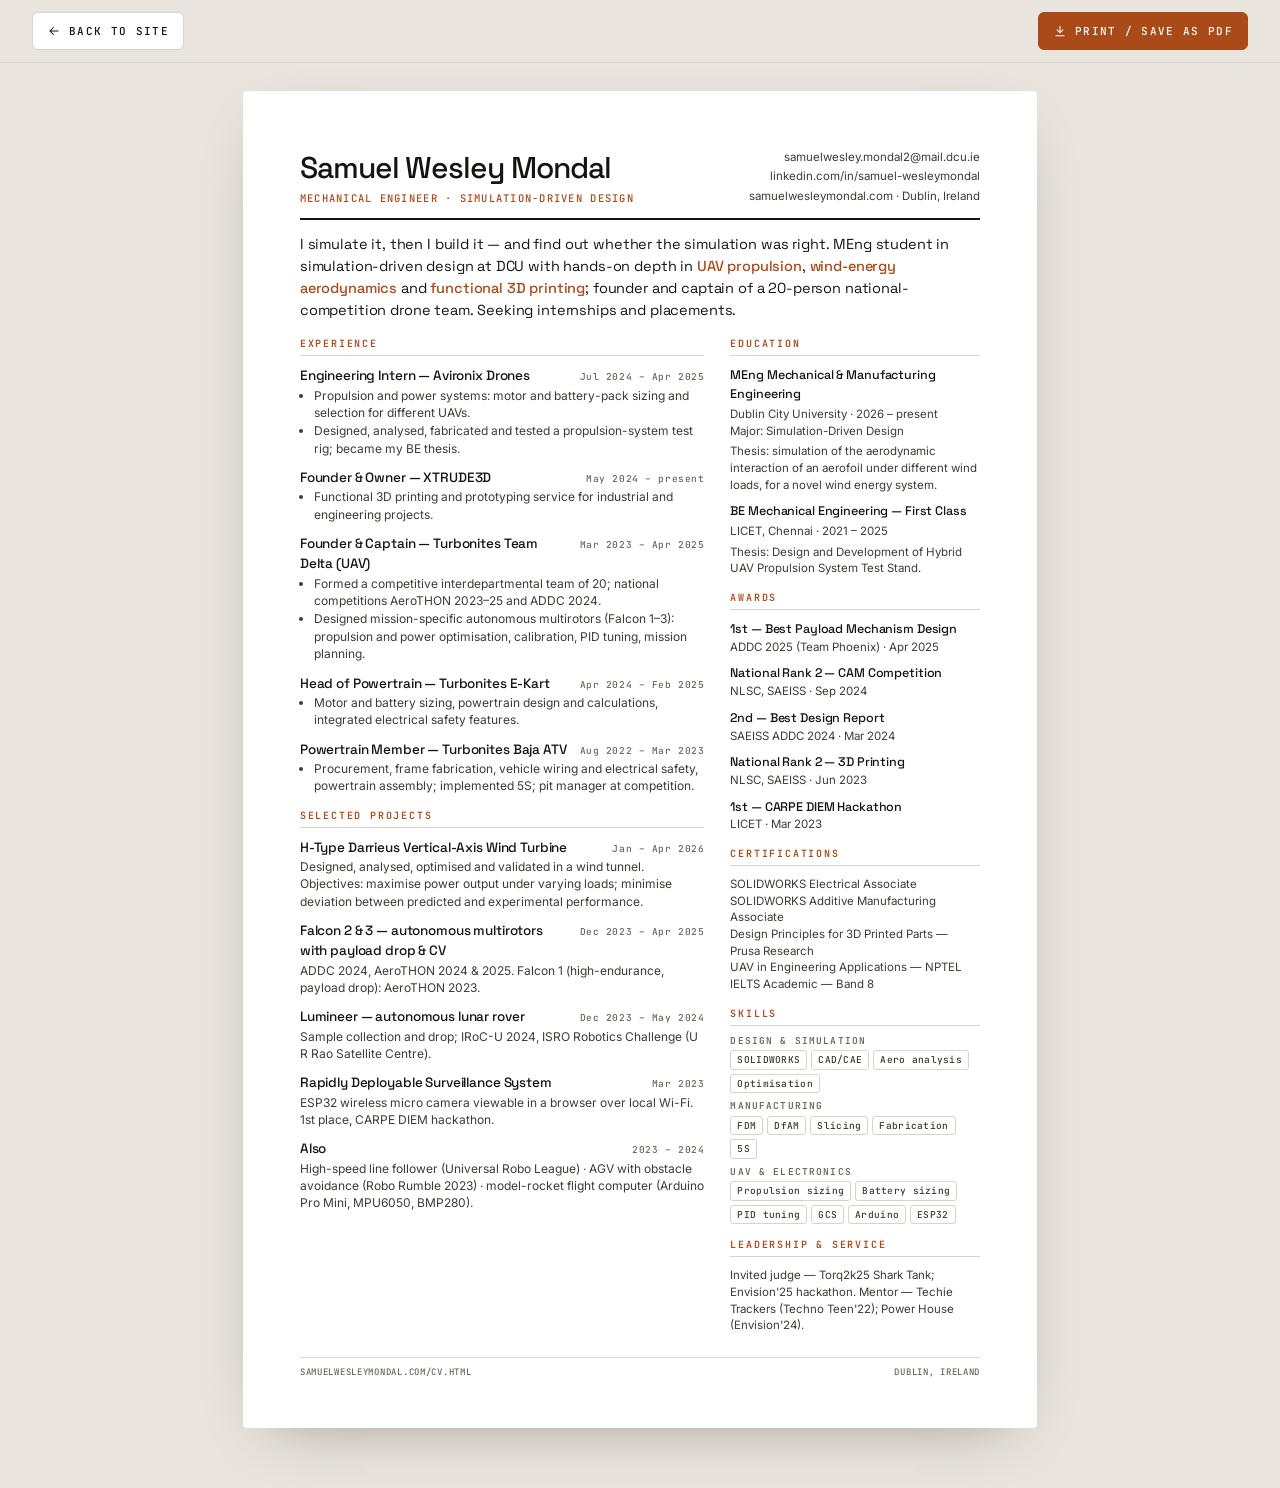
==== cv.html @ 769abbc5 "Rebuild site: case studies, live aerofoil simulation, web CV Replaces the placeholder page with the " ====
<!DOCTYPE html>
<html lang="en-IE">
<head>
<meta charset="utf-8">
<meta name="viewport" content="width=device-width, initial-scale=1">
<title>CV — Samuel Wesley Mondal, Mechanical Engineer</title>
<meta name="description" content="Web CV of Samuel Wesley Mondal — mechanical engineer, MEng Simulation-Driven Design at DCU. Print-ready.">
<link rel="canonical" href="https://samuelwesleymondal.com/cv.html">
<meta property="og:title" content="CV — Samuel Wesley Mondal">
<meta property="og:image" content="https://samuelwesleymondal.com/og.jpg">
<meta name="theme-color" content="#e9e5de">
<link rel="icon" href="favicon.svg" type="image/svg+xml">
<link rel="apple-touch-icon" href="apple-touch-icon.png">
<style>
@font-face{font-family:"Space Grotesk";src:url(assets/fonts/space-grotesk-latin.woff2) format("woff2");font-weight:400 700;font-display:swap;}
@font-face{font-family:"Inter";src:url(assets/fonts/inter-latin.woff2) format("woff2");font-weight:400 700;font-display:swap;}
@font-face{font-family:"JetBrains Mono";src:url(assets/fonts/jetbrains-mono-latin.woff2) format("woff2");font-weight:400 600;font-display:swap;}
:root{--ink:#161412;--ink-2:#3f3b36;--muted:#6c665e;--line:#d9d3c9;--accent:#a94a18;--paper:#fff;--desk:#e9e5de;
  --display:"Space Grotesk",system-ui,sans-serif;--text:"Inter",system-ui,-apple-system,"Segoe UI",sans-serif;--mono:"JetBrains Mono",ui-monospace,Consolas,monospace;color-scheme:light;}
*{box-sizing:border-box;}
body{margin:0;background:var(--desk);color:var(--ink);font:400 14px/1.5 var(--text);-webkit-font-smoothing:antialiased;}
a{color:inherit;}
h1,h2,h3{font-family:var(--display);font-weight:500;margin:0;letter-spacing:-.02em;}
p,ul{margin:0;}
.bar{position:sticky;top:0;z-index:5;display:flex;justify-content:space-between;align-items:center;gap:12px;padding:12px clamp(16px,4vw,32px);background:rgba(233,229,222,.88);-webkit-backdrop-filter:blur(10px);backdrop-filter:blur(10px);border-bottom:1px solid var(--line);}
.bar a,.bar button{display:inline-flex;align-items:center;gap:8px;font:500 11px/1 var(--mono);letter-spacing:.12em;text-transform:uppercase;text-decoration:none;padding:11px 14px;border:1px solid var(--line);border-radius:6px;background:var(--paper);color:var(--ink);cursor:pointer;}
.bar button{background:var(--accent);border-color:var(--accent);color:#fff;}
.bar svg{width:14px;height:14px;}
.sheet{width:min(210mm,100% - 24px);margin:28px auto 60px;background:var(--paper);padding:15mm 15mm 13mm;box-shadow:0 20px 60px -30px rgba(40,30,20,.45);border-radius:4px;}
.head{display:flex;justify-content:space-between;align-items:flex-end;gap:20px;padding-bottom:12px;border-bottom:2px solid var(--ink);}
.head h1{font-size:30px;letter-spacing:-.035em;line-height:1;}
.head .role{font:500 10.5px/1.5 var(--mono);letter-spacing:.12em;text-transform:uppercase;color:var(--accent);margin-top:8px;}
.contact{text-align:right;font-size:11.5px;line-height:1.7;color:var(--ink-2);}
.contact a{text-decoration:none;}
.summary{font:400 14.5px/1.5 var(--display);margin:14px 0 4px;letter-spacing:-.01em;}
.summary b{color:var(--accent);font-weight:500;}
.cols{display:grid;grid-template-columns:minmax(0,1.62fr) minmax(0,1fr);gap:26px;margin-top:14px;}
h2{font:600 10px/1 var(--mono);letter-spacing:.18em;text-transform:uppercase;color:var(--accent);padding-bottom:6px;border-bottom:1px solid var(--line);margin:16px 0 10px;}
.cols > div > h2:first-child{margin-top:4px;}
.item{margin-bottom:11px;break-inside:avoid;}
.item-h{display:flex;justify-content:space-between;align-items:baseline;gap:10px;}
.item h3{font-size:13.5px;letter-spacing:-.01em;}
.when{font:500 9.5px/1 var(--mono);letter-spacing:.06em;color:var(--muted);white-space:nowrap;}
.org{font-size:11.5px;color:var(--ink-2);margin:2px 0 4px;}
.item ul{padding-left:14px;}
.item li{font-size:12px;line-height:1.45;color:var(--ink-2);margin-bottom:1px;}
.item p{font-size:12px;line-height:1.45;color:var(--ink-2);}
.side .item{margin-bottom:9px;}
.side h3{font-size:12.5px;}
.side p{font-size:11.5px;line-height:1.45;color:var(--ink-2);}
.tags{display:flex;flex-wrap:wrap;gap:4px;list-style:none;padding:0;}
.tags li{font:500 9.5px/1 var(--mono);letter-spacing:.03em;border:1px solid var(--line);border-radius:3px;padding:4px 6px;color:var(--ink-2);}
.sk h3{font:600 9.5px/1 var(--mono);letter-spacing:.12em;text-transform:uppercase;color:var(--muted);margin:8px 0 5px;}
.foot{margin-top:14px;padding-top:8px;border-top:1px solid var(--line);display:flex;justify-content:space-between;font:500 9px/1.4 var(--mono);letter-spacing:.08em;text-transform:uppercase;color:var(--muted);}
@media (max-width:720px){.sheet{padding:22px 18px;}.cols{grid-template-columns:1fr;}.head{flex-direction:column;align-items:flex-start;}.contact{text-align:left;}}
@page{size:A4;margin:11mm 12mm;}
@media print{
  body{background:#fff;font-size:12px;}
  .bar{display:none;}
  .sheet{width:auto;margin:0;padding:0;box-shadow:none;border-radius:0;}
  a{text-decoration:none;}
  h2{break-after:avoid;}
}
</style>
</head>
<body>
<div class="bar">
  <a href="./"><svg viewBox="0 0 24 24" fill="none" stroke="currentColor" stroke-width="1.8" stroke-linecap="round" stroke-linejoin="round" aria-hidden="true"><path d="M19 12H5M11 6l-6 6 6 6"/></svg>Back to site</a>
  <button type="button" onclick="window.print()"><svg viewBox="0 0 24 24" fill="none" stroke="currentColor" stroke-width="1.8" stroke-linecap="round" stroke-linejoin="round" aria-hidden="true"><path d="M12 4v11M7 10l5 5 5-5M5 20h14"/></svg>Print / save as PDF</button>
</div>

<main class="sheet">
  <header class="head">
    <div>
      <h1>Samuel Wesley Mondal</h1>
      <p class="role">Mechanical Engineer · Simulation-Driven Design</p>
    </div>
    <p class="contact">
      <a href="mailto:samuelwesley.mondal2@mail.dcu.ie">samuelwesley.mondal2@mail.dcu.ie</a><br>
      <a href="https://www.linkedin.com/in/samuel-wesleymondal">linkedin.com/in/samuel-wesleymondal</a><br>
      <a href="https://samuelwesleymondal.com">samuelwesleymondal.com</a> · Dublin, Ireland
    </p>
  </header>

  <p class="summary">I simulate it, then I build it — and find out whether the simulation was right. MEng student in simulation-driven design at DCU with hands-on depth in <b>UAV propulsion</b>, <b>wind-energy aerodynamics</b> and <b>functional 3D printing</b>; founder and captain of a 20-person national-competition drone team. Seeking internships and placements.</p>

  <div class="cols">
    <div>
      <h2>Experience</h2>
      <div class="item">
        <div class="item-h"><h3>Engineering Intern — Avironix Drones</h3><span class="when">Jul 2024 – Apr 2025</span></div>
        <ul>
          <li>Propulsion and power systems: motor and battery-pack sizing and selection for different UAVs.</li>
          <li>Designed, analysed, fabricated and tested a propulsion-system test rig; became my BE thesis.</li>
        </ul>
      </div>
      <div class="item">
        <div class="item-h"><h3>Founder &amp; Owner — XTRUDE3D</h3><span class="when">May 2024 – present</span></div>
        <ul><li>Functional 3D printing and prototyping service for industrial and engineering projects.</li></ul>
      </div>
      <div class="item">
        <div class="item-h"><h3>Founder &amp; Captain — Turbonites Team Delta (UAV)</h3><span class="when">Mar 2023 – Apr 2025</span></div>
        <ul>
          <li>Formed a competitive interdepartmental team of 20; national competitions AeroTHON 2023–25 and ADDC 2024.</li>
          <li>Designed mission-specific autonomous multirotors (Falcon 1–3): propulsion and power optimisation, calibration, PID tuning, mission planning.</li>
        </ul>
      </div>
      <div class="item">
        <div class="item-h"><h3>Head of Powertrain — Turbonites E-Kart</h3><span class="when">Apr 2024 – Feb 2025</span></div>
        <ul><li>Motor and battery sizing, powertrain design and calculations, integrated electrical safety features.</li></ul>
      </div>
      <div class="item">
        <div class="item-h"><h3>Powertrain Member — Turbonites Baja ATV</h3><span class="when">Aug 2022 – Mar 2023</span></div>
        <ul><li>Procurement, frame fabrication, vehicle wiring and electrical safety, powertrain assembly; implemented 5S; pit manager at competition.</li></ul>
      </div>

      <h2>Selected projects</h2>
      <div class="item">
        <div class="item-h"><h3>H-Type Darrieus Vertical-Axis Wind Turbine</h3><span class="when">Jan – Apr 2026</span></div>
        <p>Designed, analysed, optimised and validated in a wind tunnel. Objectives: maximise power output under varying loads; minimise deviation between predicted and experimental performance.</p>
      </div>
      <div class="item">
        <div class="item-h"><h3>Falcon 2 &amp; 3 — autonomous multirotors with payload drop &amp; CV</h3><span class="when">Dec 2023 – Apr 2025</span></div>
        <p>ADDC 2024, AeroTHON 2024 &amp; 2025. Falcon 1 (high-endurance, payload drop): AeroTHON 2023.</p>
      </div>
      <div class="item">
        <div class="item-h"><h3>Lumineer — autonomous lunar rover</h3><span class="when">Dec 2023 – May 2024</span></div>
        <p>Sample collection and drop; IRoC-U 2024, ISRO Robotics Challenge (U R Rao Satellite Centre).</p>
      </div>
      <div class="item">
        <div class="item-h"><h3>Rapidly Deployable Surveillance System</h3><span class="when">Mar 2023</span></div>
        <p>ESP32 wireless micro camera viewable in a browser over local Wi-Fi. 1st place, CARPE DIEM hackathon.</p>
      </div>
      <div class="item">
        <div class="item-h"><h3>Also</h3><span class="when">2023 – 2024</span></div>
        <p>High-speed line follower (Universal Robo League) · AGV with obstacle avoidance (Robo Rumble 2023) · model-rocket flight computer (Arduino Pro Mini, MPU6050, BMP280).</p>
      </div>
    </div>

    <div class="side">
      <h2>Education</h2>
      <div class="item">
        <h3>MEng Mechanical &amp; Manufacturing Engineering</h3>
        <p class="org">Dublin City University · 2026 – present<br>Major: Simulation-Driven Design</p>
        <p>Thesis: simulation of the aerodynamic interaction of an aerofoil under different wind loads, for a novel wind energy system.</p>
      </div>
      <div class="item">
        <h3>BE Mechanical Engineering — First Class</h3>
        <p class="org">LICET, Chennai · 2021 – 2025</p>
        <p>Thesis: Design and Development of Hybrid UAV Propulsion System Test Stand.</p>
      </div>

      <h2>Awards</h2>
      <div class="item"><h3>1st — Best Payload Mechanism Design</h3><p>ADDC 2025 (Team Phoenix) · Apr 2025</p></div>
      <div class="item"><h3>National Rank 2 — CAM Competition</h3><p>NLSC, SAEISS · Sep 2024</p></div>
      <div class="item"><h3>2nd — Best Design Report</h3><p>SAEISS ADDC 2024 · Mar 2024</p></div>
      <div class="item"><h3>National Rank 2 — 3D Printing</h3><p>NLSC, SAEISS · Jun 2023</p></div>
      <div class="item"><h3>1st — CARPE DIEM Hackathon</h3><p>LICET · Mar 2023</p></div>

      <h2>Certifications</h2>
      <div class="item"><p>SOLIDWORKS Electrical Associate<br>SOLIDWORKS Additive Manufacturing Associate<br>Design Principles for 3D Printed Parts — Prusa Research<br>UAV in Engineering Applications — NPTEL<br>IELTS Academic — Band 8</p></div>

      <h2>Skills</h2>
      <div class="sk">
        <h3>Design &amp; simulation</h3><ul class="tags"><li>SOLIDWORKS</li><li>CAD/CAE</li><li>Aero analysis</li><li>Optimisation</li></ul>
        <h3>Manufacturing</h3><ul class="tags"><li>FDM</li><li>DfAM</li><li>Slicing</li><li>Fabrication</li><li>5S</li></ul>
        <h3>UAV &amp; electronics</h3><ul class="tags"><li>Propulsion sizing</li><li>Battery sizing</li><li>PID tuning</li><li>GCS</li><li>Arduino</li><li>ESP32</li></ul>
      </div>

      <h2>Leadership &amp; service</h2>
      <div class="item"><p>Invited judge — Torq2k25 Shark Tank; Envision'25 hackathon. Mentor — Techie Trackers (Techno Teen'22); Power House (Envision'24).</p></div>
    </div>
  </div>

  <div class="foot"><span>samuelwesleymondal.com/cv.html</span><span>Dublin, Ireland</span></div>
</main>
</body>
</html>
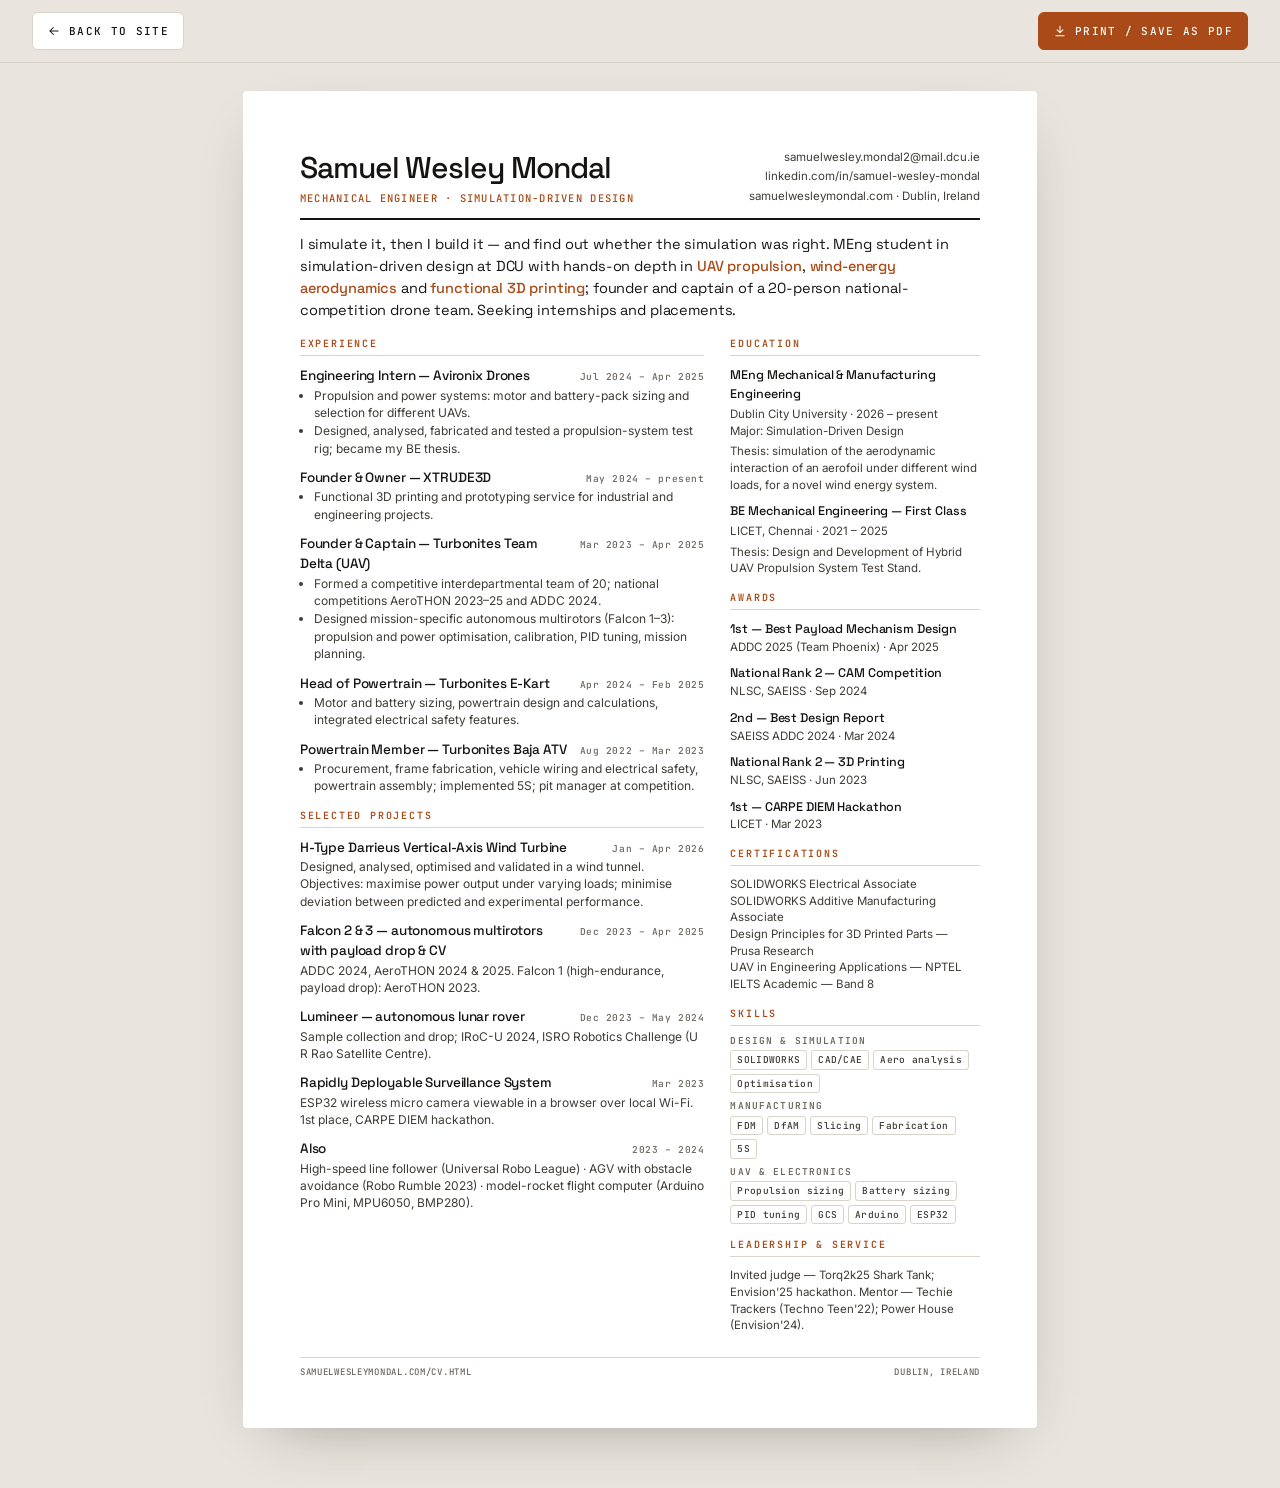
==== commit a7c8bf8a: "Fix LinkedIn URL, add Instagram link, enlarge hero profile photo Co-Authored-By: Claude Opus 5 <nore" ====
--- a/cv.html
+++ b/cv.html
@@ -77,7 +77,7 @@
     </div>
     <p class="contact">
       <a href="mailto:samuelwesley.mondal2@mail.dcu.ie">samuelwesley.mondal2@mail.dcu.ie</a><br>
-      <a href="https://www.linkedin.com/in/samuel-wesleymondal">linkedin.com/in/samuel-wesleymondal</a><br>
+      <a href="https://www.linkedin.com/in/samuel-wesley-mondal">linkedin.com/in/samuel-wesley-mondal</a><br>
       <a href="https://samuelwesleymondal.com">samuelwesleymondal.com</a> · Dublin, Ireland
     </p>
   </header>
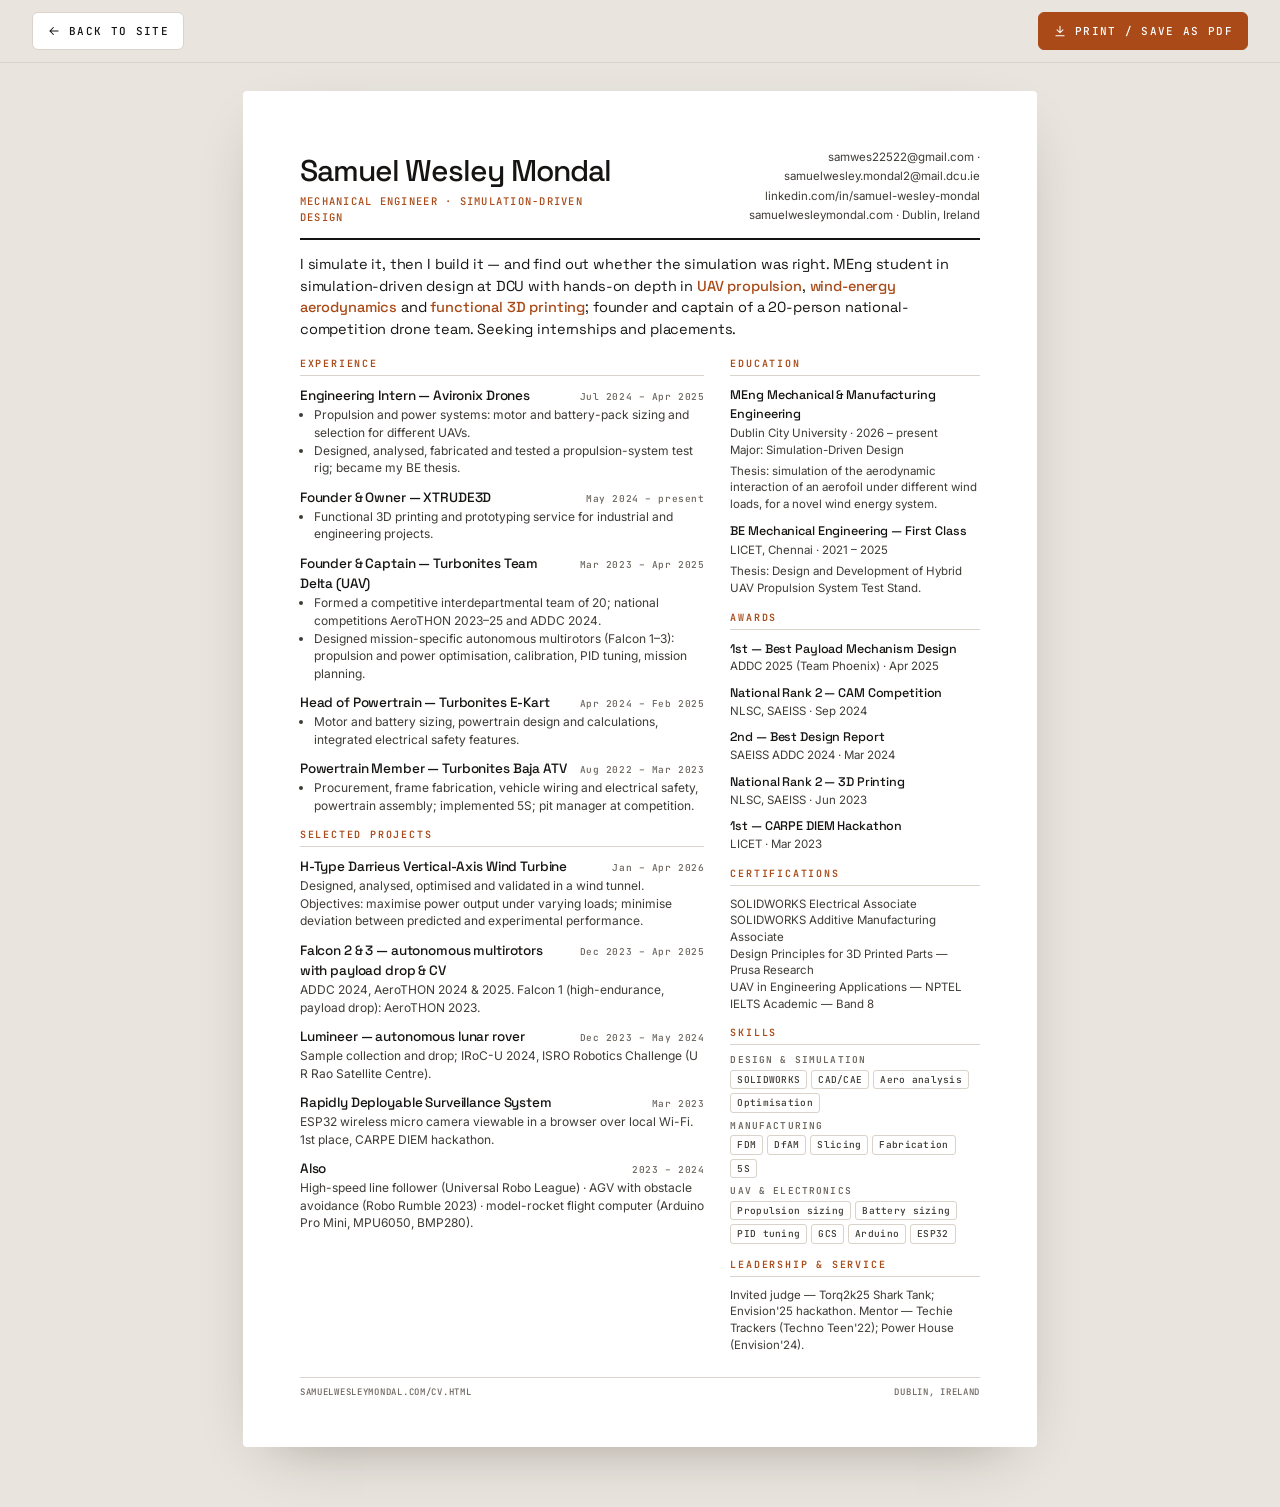
==== commit 2772df8d: "Add personal email, fix LinkedIn URL, add Instagram to About, enlarge hero photo Co-Authored-By: Cla" ====
--- a/cv.html
+++ b/cv.html
@@ -76,8 +76,8 @@
       <p class="role">Mechanical Engineer · Simulation-Driven Design</p>
     </div>
     <p class="contact">
-      <a href="mailto:samuelwesley.mondal2@mail.dcu.ie">samuelwesley.mondal2@mail.dcu.ie</a><br>
-      <a href="https://www.linkedin.com/in/samuel-wesley-mondal">linkedin.com/in/samuel-wesley-mondal</a><br>
+      <a href="mailto:samwes22522@gmail.com">samwes22522@gmail.com</a> · <a href="mailto:samuelwesley.mondal2@mail.dcu.ie">samuelwesley.mondal2@mail.dcu.ie</a><br>
+      <a href="https://www.linkedin.com/in/samuel-wesley-mondal/">linkedin.com/in/samuel-wesley-mondal</a><br>
       <a href="https://samuelwesleymondal.com">samuelwesleymondal.com</a> · Dublin, Ireland
     </p>
   </header>
